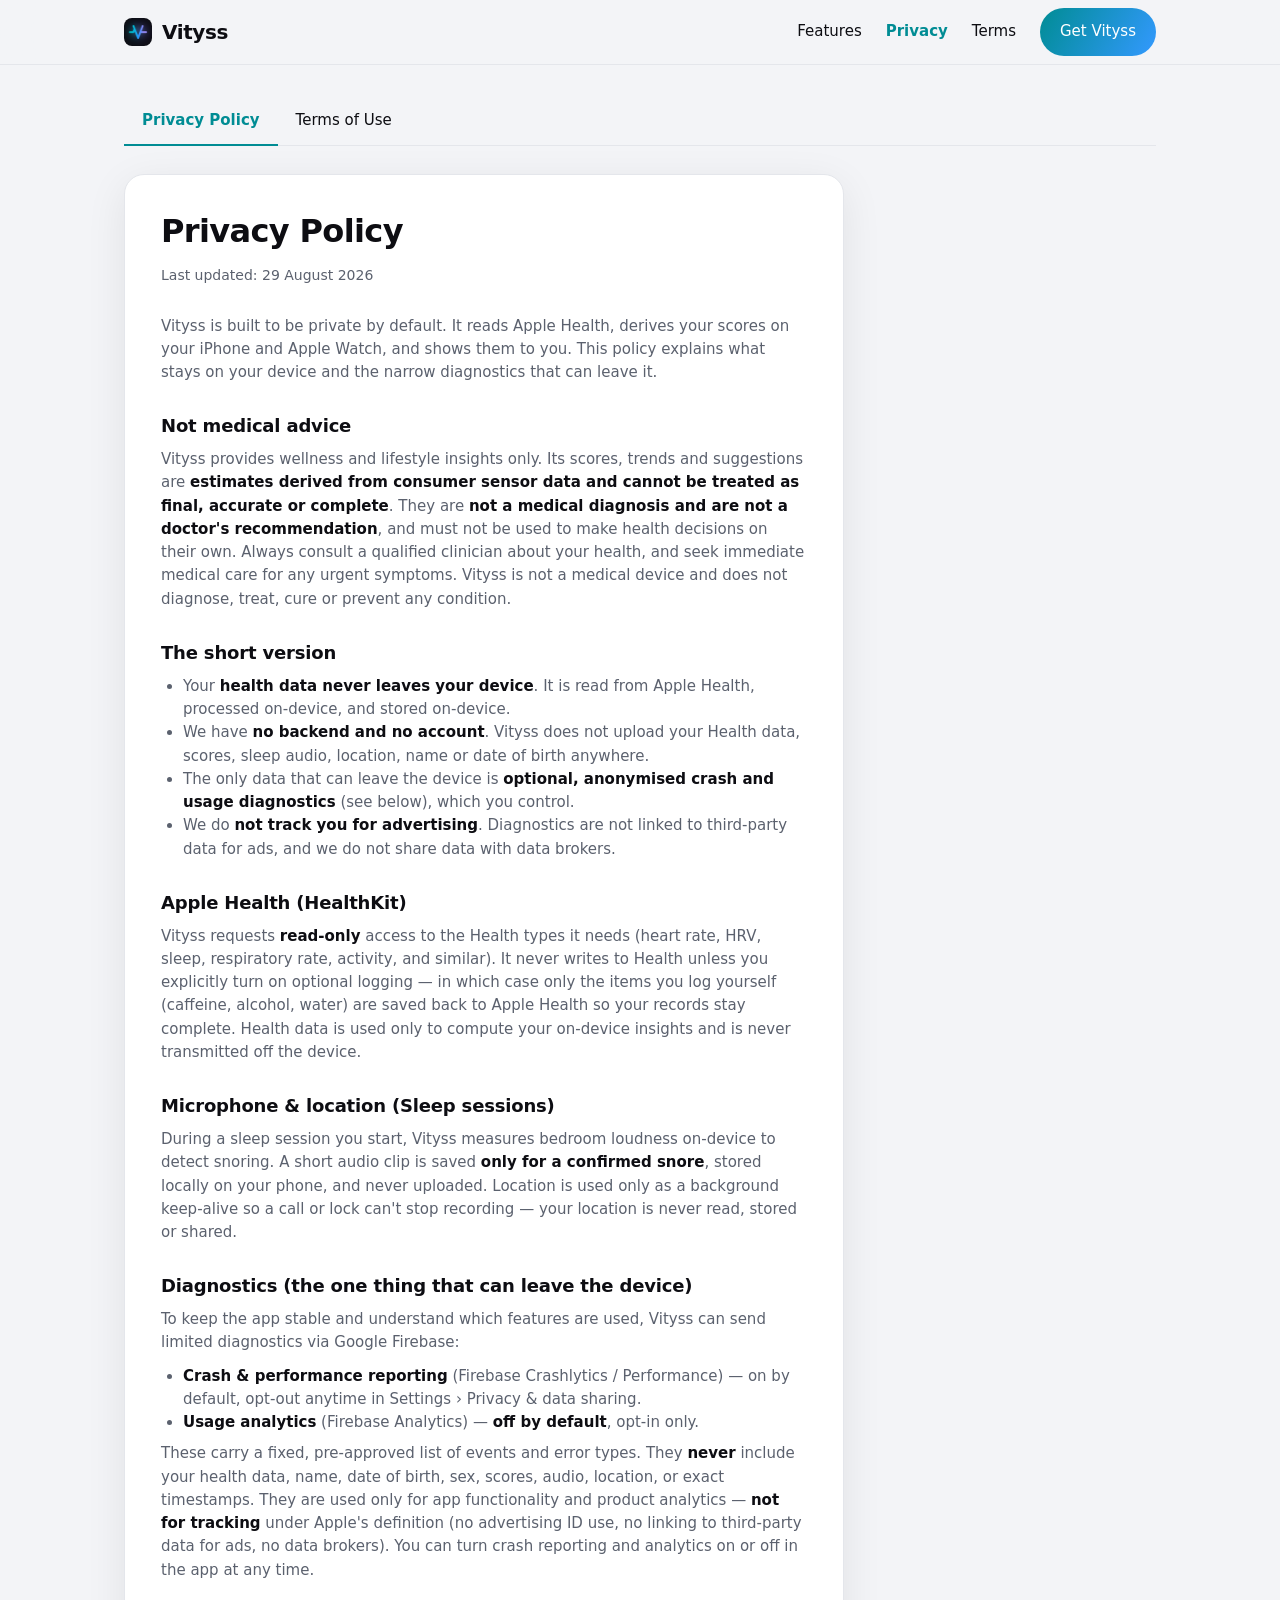
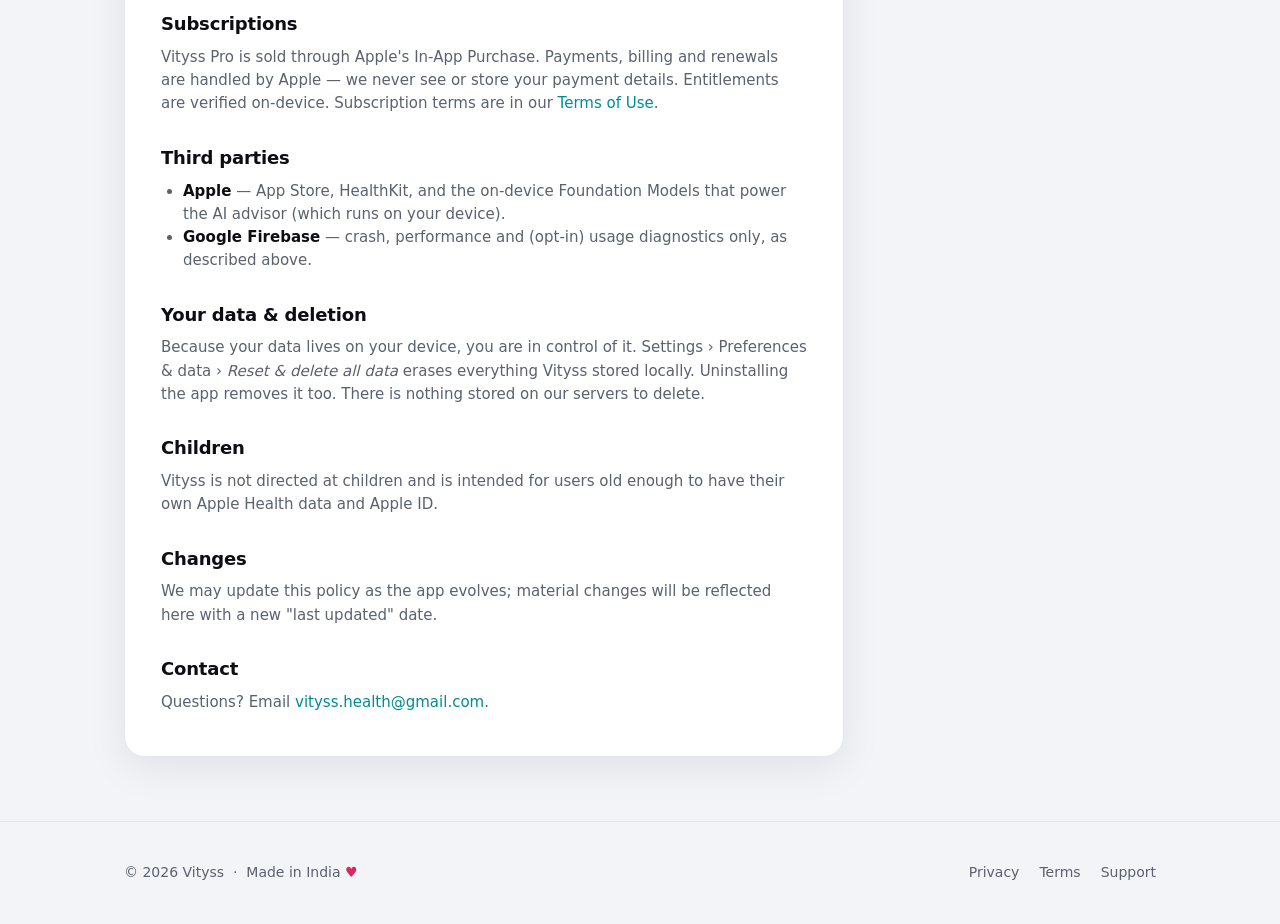
==== privacy/index.html @ 710f05f4 "url" ====
<!DOCTYPE html>
<html lang="en">
<head>
  <meta charset="UTF-8">
  <meta http-equiv="refresh" content="0; url=../privacy.html">
  <link rel="canonical" href="https://vitysshealth-arch.github.io/privacy.html">
  <title>Vityss — Privacy Policy</title>
  <script>location.replace("../privacy.html");</script>
</head>
<body>
  <p><a href="../privacy.html">Continue to Privacy Policy</a></p>
</body>
</html>
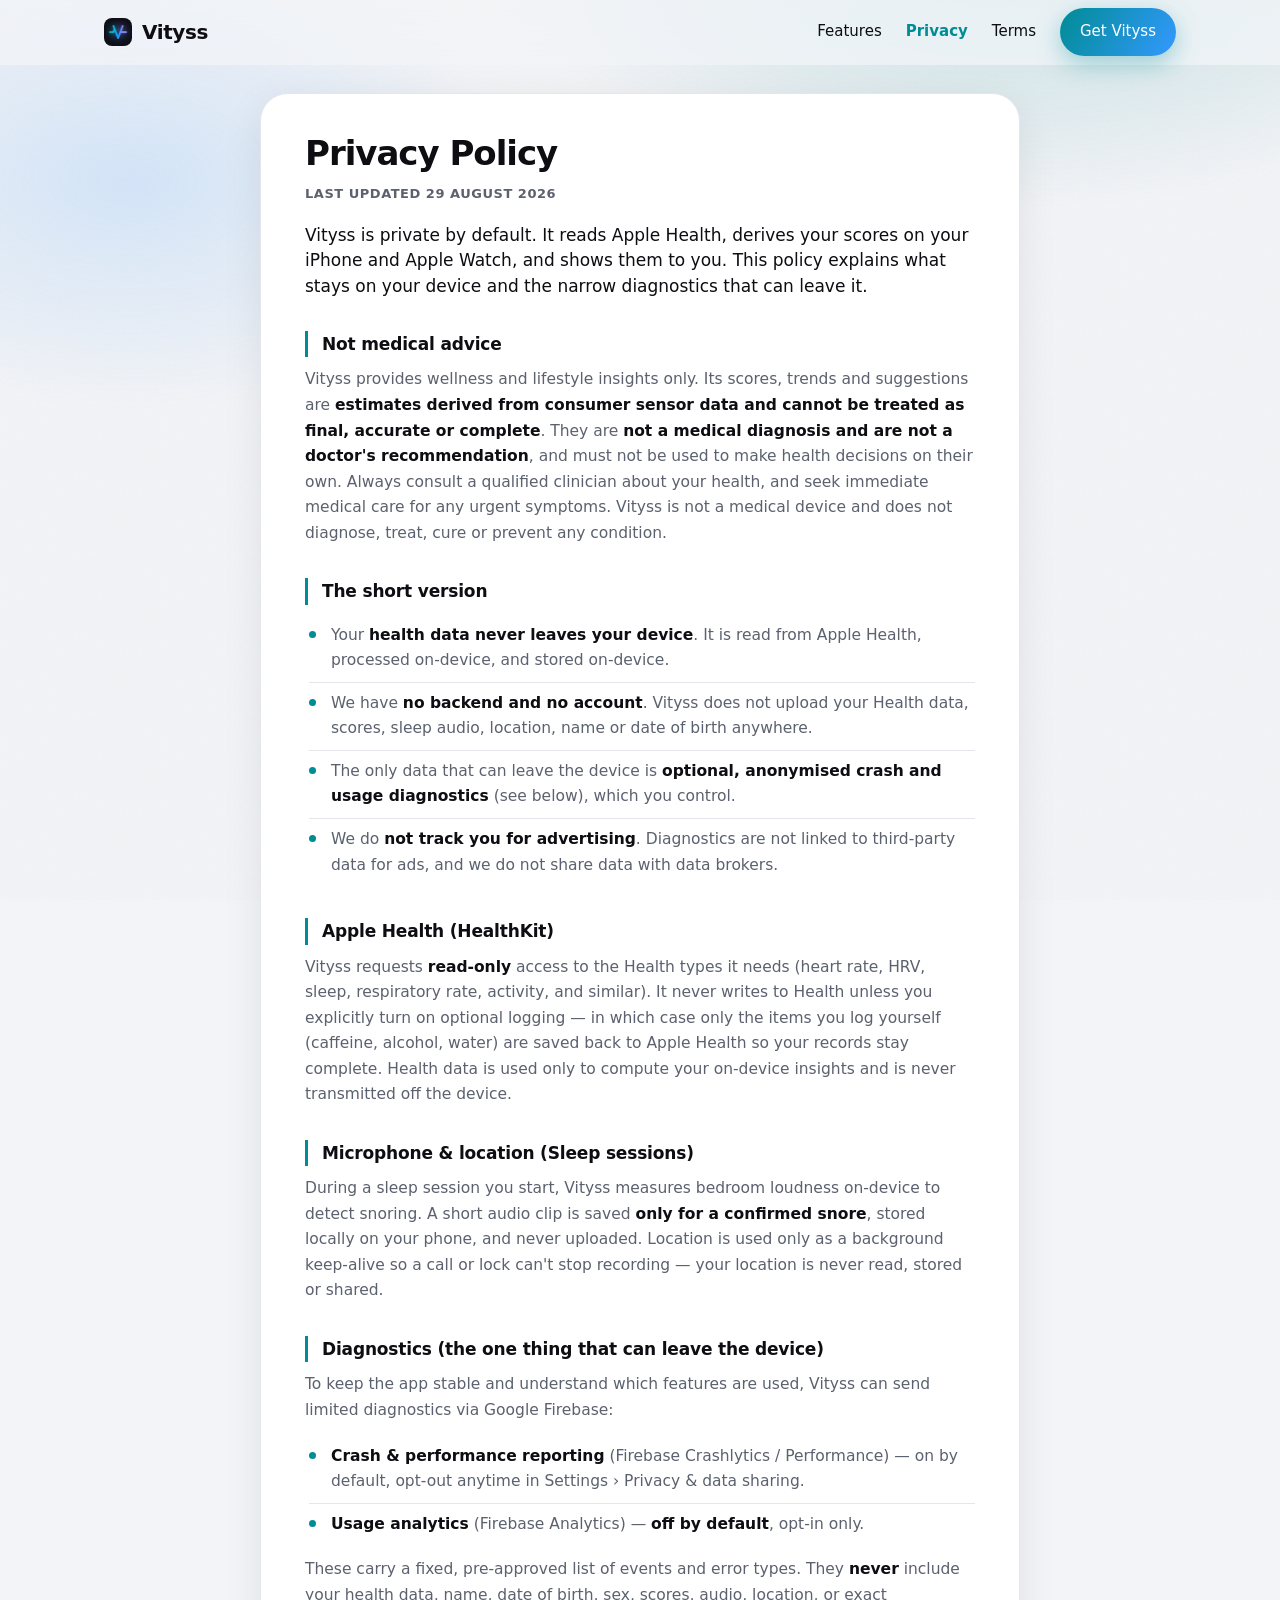
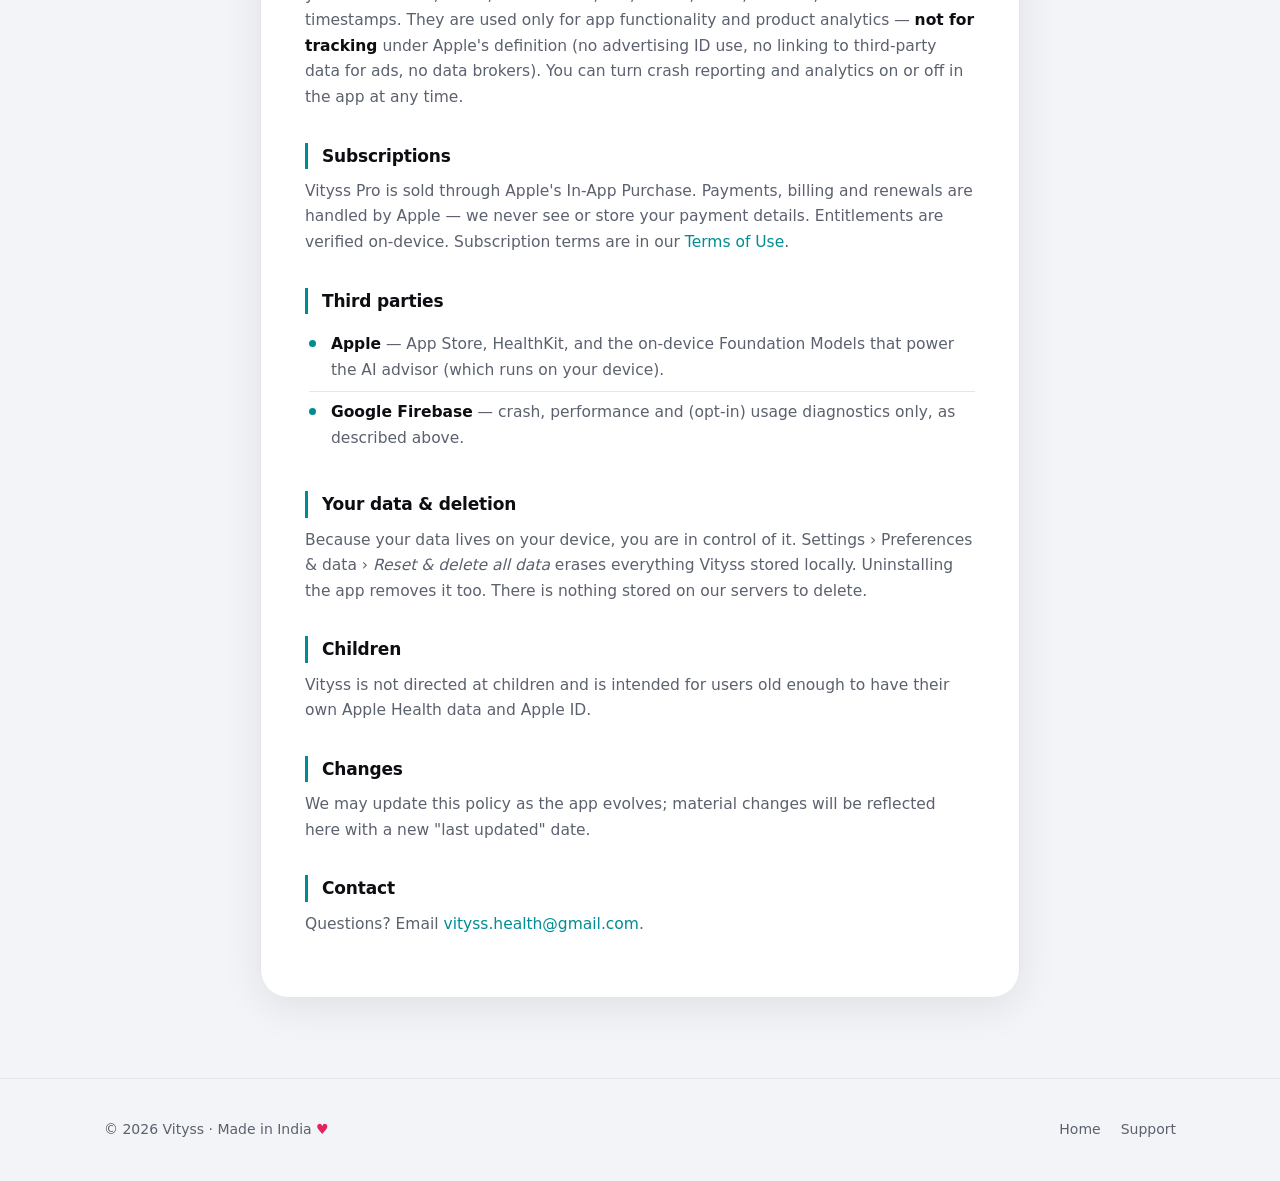
==== commit adf5a027: "Give the marketing site stacked phones and system light/dark. Follows indie app landing motion while" ====
--- a/privacy/index.html
+++ b/privacy/index.html
@@ -2,12 +2,14 @@
 <html lang="en">
 <head>
   <meta charset="UTF-8">
+  <meta name="color-scheme" content="light dark">
   <meta http-equiv="refresh" content="0; url=../privacy.html">
   <link rel="canonical" href="https://vitysshealth-arch.github.io/privacy.html">
-  <title>Vityss — Privacy Policy</title>
+  <link rel="stylesheet" href="../style.css">
+  <title>Vityss Privacy Policy</title>
   <script>location.replace("../privacy.html");</script>
 </head>
 <body>
-  <p><a href="../privacy.html">Continue to Privacy Policy</a></p>
+  <p style="padding:24px"><a href="../privacy.html">Continue to Privacy Policy</a></p>
 </body>
 </html>
--- a/style.css
+++ b/style.css
@@ -0,0 +1,430 @@
+/* Vityss marketing site — follows the system light / dark appearance. */
+:root {
+  color-scheme: light dark;
+  --teal: #008c94;
+  --accent: #3399ff;
+  --good: #33c773;
+  --ink: #0d0d12;
+  --muted: #5b616e;
+  --bg: #f3f4f7;
+  --card: #ffffff;
+  --stroke: #e4e6eb;
+  --radius: 22px;
+  --shadow: 0 10px 40px rgba(13, 13, 18, 0.08);
+  --grad: linear-gradient(120deg, #008c94, #3399ff);
+  --nav: rgba(243, 244, 247, 0.78);
+  --nav-scrolled: rgba(243, 244, 247, 0.94);
+  --nav-shadow: 0 8px 24px rgba(13, 13, 18, 0.06);
+  --glow-a: rgba(0, 140, 148, 0.22);
+  --glow-b: rgba(51, 153, 255, 0.16);
+  --glow-c: rgba(0, 140, 148, 0.1);
+  --glass: rgba(255, 255, 255, 0.72);
+  --glass-2: rgba(255, 255, 255, 0.55);
+  --chip: rgba(255, 255, 255, 0.82);
+  --hover: rgba(0, 140, 148, 0.06);
+  --device-frame: #0d0d12;
+  --device-ring: rgba(13, 13, 18, 0.08);
+  --phone-glow: 0 24px 50px rgba(13, 13, 18, 0.16), 0 0 40px rgba(0, 140, 148, 0.12);
+  --card-hover-shadow: 0 20px 48px rgba(13, 13, 18, 0.12);
+  --shot-hover-shadow: 0 24px 50px rgba(13, 13, 18, 0.16);
+  --legal-panel: #ffffff;
+  --badge-ink: #072016;
+  --grain: 0.12;
+  --ico-fill: rgba(0, 140, 148, 0.12);
+  --hover-border: rgba(0, 140, 148, 0.35);
+}
+
+@media (prefers-color-scheme: dark) {
+  :root {
+    --teal: #2ad4c8;
+    --accent: #4da3ff;
+    --good: #3dd68c;
+    --ink: #f4f6fb;
+    --muted: #9aa3b5;
+    --bg: #07080d;
+    --card: rgba(255, 255, 255, 0.05);
+    --stroke: rgba(255, 255, 255, 0.1);
+    --shadow: 0 24px 60px rgba(0, 0, 0, 0.45);
+    --nav: rgba(7, 8, 13, 0.55);
+    --nav-scrolled: rgba(7, 8, 13, 0.86);
+    --nav-shadow: 0 12px 40px rgba(0, 0, 0, 0.35);
+    --glow-a: rgba(0, 140, 148, 0.35);
+    --glow-b: rgba(51, 153, 255, 0.22);
+    --glow-c: rgba(42, 212, 200, 0.12);
+    --glass: rgba(255, 255, 255, 0.04);
+    --glass-2: rgba(255, 255, 255, 0.06);
+    --chip: rgba(18, 22, 32, 0.72);
+    --hover: rgba(255, 255, 255, 0.08);
+    --device-frame: #11131a;
+    --device-ring: rgba(255, 255, 255, 0.08);
+    --phone-glow: 0 30px 70px rgba(0, 0, 0, 0.55), 0 0 80px rgba(0, 140, 148, 0.25);
+    --card-hover-shadow: 0 20px 48px rgba(0, 0, 0, 0.35), 0 0 32px rgba(0, 140, 148, 0.12);
+    --shot-hover-shadow: 0 28px 60px rgba(0, 0, 0, 0.5), 0 0 40px rgba(0, 140, 148, 0.2);
+    --legal-panel: rgba(255, 255, 255, 0.04);
+    --badge-ink: #072016;
+    --grain: 0.28;
+    --ico-fill: rgba(42, 212, 200, 0.14);
+    --hover-border: rgba(42, 212, 200, 0.4);
+  }
+}
+
+* { box-sizing: border-box; margin: 0; padding: 0; }
+
+html { scroll-behavior: smooth; }
+
+body {
+  font-family: -apple-system, BlinkMacSystemFont, "SF Pro Display", "Segoe UI", system-ui, sans-serif;
+  color: var(--ink);
+  background: var(--bg);
+  line-height: 1.55;
+  -webkit-font-smoothing: antialiased;
+}
+
+a { color: var(--teal); text-decoration: none; }
+a:hover { text-decoration: underline; }
+
+.wrap { max-width: 1120px; margin: 0 auto; padding: 0 24px; }
+
+body::before {
+  content: "";
+  pointer-events: none;
+  position: fixed;
+  inset: 0;
+  z-index: 0;
+  background:
+    radial-gradient(900px 500px at 80% -10%, var(--glow-a), transparent 60%),
+    radial-gradient(700px 420px at 10% 20%, var(--glow-b), transparent 55%),
+    radial-gradient(600px 400px at 50% 110%, var(--glow-c), transparent 50%);
+}
+body::after {
+  content: "";
+  pointer-events: none;
+  position: fixed;
+  inset: 0;
+  z-index: 0;
+  opacity: var(--grain);
+  background-image: url("data:image/svg+xml,%3Csvg xmlns='http://www.w3.org/2000/svg' width='160' height='160'%3E%3Cfilter id='n'%3E%3CfeTurbulence type='fractalNoise' baseFrequency='.8' numOctaves='4' stitchTiles='stitch'/%3E%3C/filter%3E%3Crect width='100%25' height='100%25' filter='url(%23n)' opacity='.35'/%3E%3C/svg%3E");
+}
+
+body > * { position: relative; z-index: 1; }
+
+/* Nav */
+.nav {
+  position: sticky; top: 0; z-index: 10;
+  backdrop-filter: saturate(180%) blur(22px);
+  background: var(--nav);
+  border-bottom: 1px solid transparent;
+  transition: box-shadow 0.25s ease, background 0.25s ease, border-color 0.25s ease;
+}
+.nav.scrolled {
+  background: var(--nav-scrolled);
+  border-bottom-color: var(--stroke);
+  box-shadow: var(--nav-shadow);
+}
+.nav .wrap { display: flex; align-items: center; justify-content: space-between; height: 64px; }
+.brand { display: flex; align-items: center; gap: 10px; font-weight: 800; font-size: 20px; letter-spacing: -0.02em; color: var(--ink); text-decoration: none; }
+.brand:hover { text-decoration: none; color: var(--ink); }
+.brand-icon { width: 28px; height: 28px; border-radius: 8px; display: inline-block; vertical-align: middle; }
+.nav-links { display: flex; align-items: center; gap: 24px; }
+.nav-links a { color: var(--ink); font-size: 15px; font-weight: 500; }
+.nav-links a:hover { color: var(--teal); text-decoration: none; }
+.nav-links a.active { color: var(--teal); font-weight: 600; }
+
+.btn {
+  display: inline-block; padding: 12px 20px; border-radius: 999px; font-weight: 600; font-size: 15px;
+  background: var(--grad); color: #fff !important; border: none; cursor: pointer;
+  position: relative; overflow: hidden;
+  transition: transform 0.2s ease, box-shadow 0.2s ease;
+  box-shadow: 0 8px 24px rgba(0, 140, 148, 0.35);
+}
+.btn::after {
+  content: "";
+  position: absolute; inset: 0;
+  background: linear-gradient(110deg, transparent 30%, rgba(255,255,255,0.35) 50%, transparent 70%);
+  transform: translateX(-120%);
+}
+.btn:hover { opacity: 1; text-decoration: none; transform: translateY(-2px); box-shadow: 0 14px 32px rgba(0, 140, 148, 0.45); }
+.btn:hover::after { animation: shine 0.7s ease; }
+.btn.ghost {
+  background: var(--glass-2);
+  color: var(--ink) !important;
+  border: 1px solid var(--stroke);
+  box-shadow: none;
+}
+.btn.ghost:hover { box-shadow: 0 8px 20px rgba(0, 0, 0, 0.25); }
+
+/* Hero */
+.hero { padding: 56px 0 28px; position: relative; overflow: hidden; }
+.hero .wrap { display: grid; grid-template-columns: 1.05fr 0.95fr; gap: 28px; align-items: center; }
+.hero-copy { animation: rise 0.9s cubic-bezier(.2,.8,.2,1) both; }
+.eyebrow {
+  color: var(--teal); font-weight: 700; letter-spacing: 0.08em; text-transform: uppercase; font-size: 12px;
+  display: inline-flex; align-items: center; gap: 8px;
+  padding: 6px 12px; border-radius: 999px;
+  border: 1px solid rgba(42, 212, 200, 0.35);
+  background: rgba(42, 212, 200, 0.08);
+}
+.hero h1 { font-size: 58px; line-height: 1.02; letter-spacing: -0.04em; margin: 18px 0 16px; }
+.hero p.lead { font-size: 18px; color: var(--muted); max-width: 42ch; }
+.cta-row { display: flex; gap: 12px; margin-top: 28px; flex-wrap: wrap; align-items: center; }
+.made { margin-top: 22px; color: var(--muted); font-size: 14px; }
+.store-url { margin-top: 14px; font-size: 14px; word-break: break-all; }
+.made .heart { color: #e0245e; animation: pulse 1.8s ease-in-out infinite; display: inline-block; }
+
+.hero-stage {
+  position: relative;
+  height: 560px;
+  perspective: 900px;
+}
+.phone-fan {
+  position: absolute;
+  inset: 40px 0 0;
+  display: grid;
+  place-items: center;
+  transform-style: preserve-3d;
+  transition: transform 0.18s ease-out;
+}
+.device {
+  width: 250px; border-radius: 44px; padding: 10px;
+  background: var(--device-frame);
+  box-shadow: var(--shadow), 0 0 0 1px var(--device-ring);
+}
+.device img { width: 100%; display: block; border-radius: 34px; }
+.fan-left, .fan-right, .fan-front {
+  position: absolute;
+  left: 50%;
+  top: 24px;
+  margin-left: -125px;
+}
+.fan-left {
+  opacity: 0.75;
+  z-index: 1;
+  animation: float-left 6.4s ease-in-out infinite;
+}
+.fan-right {
+  opacity: 0.75;
+  z-index: 1;
+  animation: float-right 6.8s ease-in-out infinite;
+}
+.fan-front {
+  z-index: 3;
+  animation: float-front 5.5s ease-in-out infinite;
+  box-shadow: var(--phone-glow);
+}
+
+.float-chip {
+  position: absolute;
+  z-index: 4;
+  padding: 8px 12px;
+  border-radius: 14px;
+  font-size: 12px;
+  font-weight: 700;
+  color: var(--ink);
+  background: var(--chip);
+  border: 1px solid var(--stroke);
+  backdrop-filter: blur(12px);
+  box-shadow: 0 10px 30px rgba(0,0,0,0.35);
+}
+.chip-a { top: 54px; left: 8px; animation: bob 4.6s ease-in-out infinite; }
+.chip-b { top: 132px; right: 0; animation: bob 5.2s 0.4s ease-in-out infinite; }
+.chip-c { bottom: 72px; left: 18px; animation: bob 4.8s 0.8s ease-in-out infinite; }
+
+.pills { overflow: hidden; padding: 8px 0 28px; mask-image: linear-gradient(90deg, transparent, #000 8%, #000 92%, transparent); }
+.pills-track {
+  display: flex; gap: 10px; width: max-content;
+  animation: marquee 28s linear infinite;
+}
+.pills-track span {
+  padding: 8px 14px; border-radius: 999px;
+  background: var(--card);
+  border: 1px solid var(--stroke); color: var(--ink); font-size: 13px; font-weight: 600;
+  white-space: nowrap;
+}
+
+@keyframes shine {
+  to { transform: translateX(120%); }
+}
+@keyframes drift {
+  0%, 100% { transform: translate(0, 0) scale(1); }
+  50% { transform: translate(24px, -18px) scale(1.06); }
+}
+@keyframes float-front {
+  0%, 100% { transform: translateY(0); }
+  50% { transform: translateY(-14px); }
+}
+@keyframes float-left {
+  0%, 100% { transform: translate(-118px, 28px) rotate(-11deg) scale(0.86); }
+  50% { transform: translate(-118px, 12px) rotate(-11deg) scale(0.86); }
+}
+@keyframes float-right {
+  0%, 100% { transform: translate(118px, 36px) rotate(11deg) scale(0.86); }
+  50% { transform: translate(118px, 20px) rotate(11deg) scale(0.86); }
+}
+@keyframes bob {
+  0%, 100% { transform: translateY(0); }
+  50% { transform: translateY(-8px); }
+}
+@keyframes rise {
+  from { opacity: 0; transform: translateY(28px); }
+  to { opacity: 1; transform: translateY(0); }
+}
+@keyframes pulse {
+  0%, 100% { transform: scale(1); }
+  50% { transform: scale(1.18); }
+}
+@keyframes marquee {
+  from { transform: translateX(0); }
+  to { transform: translateX(-50%); }
+}
+
+.reveal { opacity: 0; transform: translateY(22px); transition: opacity 0.65s ease, transform 0.65s ease; }
+.reveal.in { opacity: 1; transform: none; }
+
+.shots { display: grid; grid-template-columns: repeat(3, 1fr); gap: 32px 24px; justify-items: center; }
+.shot { text-align: center; margin: 0; }
+.shot .device { width: 240px; position: relative; transition: transform 0.4s ease, box-shadow 0.4s ease; }
+.shot:hover .device { transform: translateY(-12px) rotate(-1.5deg); box-shadow: var(--shot-hover-shadow); }
+.shot figcaption { margin-top: 16px; color: var(--muted); font-size: 15px; max-width: 26ch; }
+
+.disclaimer { font-size: 14px !important; opacity: 0.9; margin-top: 18px !important;
+  border-top: 1px solid rgba(255,255,255,0.25); padding-top: 16px; }
+
+section { padding: 56px 0; }
+.section-head { text-align: center; max-width: 640px; margin: 0 auto 40px; }
+.section-head h2 { font-size: 34px; letter-spacing: -0.02em; }
+.section-head p { color: var(--muted); font-size: 17px; margin-top: 10px; }
+
+.grid { display: grid; grid-template-columns: repeat(3, 1fr); gap: 18px; }
+.card {
+  background: var(--card); border: 1px solid var(--stroke); border-radius: var(--radius);
+  padding: 24px; box-shadow: var(--shadow);
+  transition: transform 0.28s ease, box-shadow 0.28s ease, border-color 0.28s ease, background 0.28s ease;
+}
+.card:hover {
+  transform: translateY(-8px);
+  background: var(--hover);
+  box-shadow: var(--card-hover-shadow);
+  border-color: var(--hover-border);
+}
+.card .ico {
+  width: 44px; height: 44px; border-radius: 12px; display: grid; place-items: center;
+  background: var(--ico-fill); color: var(--teal); font-size: 22px; margin-bottom: 14px;
+}
+.card h3 { font-size: 18px; letter-spacing: -0.01em; }
+.card p { color: var(--muted); font-size: 15px; margin-top: 6px; }
+
+.band {
+  background: var(--grad);
+  color: #fff;
+  border-radius: 28px;
+  padding: 48px;
+  text-align: center;
+  box-shadow: 0 20px 50px rgba(0, 140, 148, 0.28);
+}
+.band h2 { font-size: 30px; letter-spacing: -0.02em; }
+.band p { max-width: 60ch; margin: 12px auto 0; opacity: 0.95; font-size: 17px; }
+
+.plans { display: grid; grid-template-columns: 1fr 1fr; gap: 18px; max-width: 760px; margin: 0 auto; }
+.plan { background: var(--card); border: 1px solid var(--stroke); border-radius: var(--radius); padding: 28px; box-shadow: var(--shadow); transition: transform 0.28s ease, box-shadow 0.28s ease; }
+.plan.pro { border: 2px solid var(--teal); position: relative; background: rgba(0, 140, 148, 0.1); }
+.plan.pro:hover { transform: translateY(-6px); box-shadow: 0 20px 44px rgba(0, 140, 148, 0.28); }
+.plan .badge { position: absolute; top: -12px; right: 20px; background: var(--good); color: var(--badge-ink); font-size: 12px; font-weight: 700; padding: 4px 10px; border-radius: 999px; }
+.plan h3 { font-size: 20px; }
+.plan .price { font-size: 34px; font-weight: 800; margin: 8px 0 2px; }
+.plan .price small { font-size: 15px; color: var(--muted); font-weight: 500; }
+.plan ul { list-style: none; margin-top: 16px; }
+.plan li { padding: 7px 0 7px 26px; position: relative; color: var(--muted); font-size: 15px; }
+.plan li::before { content: "✓"; position: absolute; left: 0; color: var(--good); font-weight: 800; }
+
+footer { border-top: 1px solid var(--stroke); padding: 40px 0; color: var(--muted); font-size: 14px; }
+footer .wrap { display: flex; justify-content: space-between; align-items: center; flex-wrap: wrap; gap: 16px; }
+.foot-links { display: flex; gap: 20px; }
+.foot-links a { color: var(--muted); }
+
+.legal-page { padding: 28px 0 80px; min-height: 70vh; }
+.legal-switch {
+  display: grid; grid-template-columns: 1fr 1fr; gap: 4px; max-width: 400px;
+  margin: 0 auto 28px; padding: 5px;
+  background: var(--card); border: 1px solid var(--stroke); border-radius: 999px;
+}
+.legal-switch a {
+  text-align: center; padding: 11px 14px; border-radius: 999px;
+  font-size: 15px; font-weight: 600; color: var(--muted); text-decoration: none;
+}
+.legal-switch a:hover { color: var(--ink); text-decoration: none; background: var(--hover); }
+.legal-switch a.is-on { background: var(--grad); color: #fff !important; box-shadow: 0 6px 16px rgba(0, 140, 148, 0.28); }
+.legal-switch a.is-on:hover { background: var(--grad); color: #fff !important; }
+
+.legal {
+  max-width: 760px; margin: 0 auto;
+  background: var(--legal-panel);
+  border: 1px solid var(--stroke);
+  border-radius: 28px;
+  padding: 40px 44px 48px;
+  box-shadow: var(--shadow);
+}
+.legal h1 { font-size: 34px; letter-spacing: -0.03em; color: var(--ink); line-height: 1.15; }
+.legal .updated {
+  color: var(--muted); margin: 10px 0 8px; font-size: 13px; font-weight: 600;
+  letter-spacing: 0.04em; text-transform: uppercase;
+}
+.legal .lede { font-size: 17px; color: var(--ink); margin: 18px 0 8px; line-height: 1.5; }
+.legal h2 {
+  font-size: 17px; margin: 32px 0 10px; letter-spacing: -0.01em; color: var(--ink);
+  padding-left: 14px; border-left: 3px solid var(--teal);
+}
+.legal p, .legal li { color: var(--muted); font-size: 15.5px; line-height: 1.65; }
+.legal p { margin-bottom: 12px; }
+.legal ul { margin: 8px 0 12px 4px; padding: 0; list-style: none; }
+.legal ul li { position: relative; padding: 8px 0 8px 22px; border-bottom: 1px solid var(--stroke); }
+.legal ul li:last-child { border-bottom: none; }
+.legal ul li::before {
+  content: ""; position: absolute; left: 0; top: 16px;
+  width: 7px; height: 7px; border-radius: 50%; background: var(--teal);
+}
+.legal strong { color: var(--ink); font-weight: 600; }
+.legal a { color: var(--teal); font-weight: 500; }
+
+@media (max-width: 820px) {
+  .hero .wrap { grid-template-columns: 1fr; text-align: center; }
+  .hero h1 { font-size: 40px; }
+  .hero p.lead { margin: 0 auto; }
+  .cta-row { justify-content: center; }
+  .hero-stage { height: 480px; margin-top: 8px; }
+  .fan-left { animation-name: float-left-m; }
+  .fan-right { animation-name: float-right-m; }
+  @keyframes float-left-m {
+    0%, 100% { transform: translate(-72px, 40px) rotate(-9deg) scale(0.78); }
+    50% { transform: translate(-72px, 26px) rotate(-9deg) scale(0.78); }
+  }
+  @keyframes float-right-m {
+    0%, 100% { transform: translate(72px, 48px) rotate(9deg) scale(0.78); }
+    50% { transform: translate(72px, 34px) rotate(9deg) scale(0.78); }
+  }
+  .shots { grid-template-columns: repeat(2, 1fr); }
+  .grid { grid-template-columns: 1fr; }
+  .plans { grid-template-columns: 1fr; }
+  .nav-links a:not(.btn):not(.active):not(.nav-keep) { display: none; }
+  .legal { padding: 24px 20px 32px; }
+}
+
+@media (max-width: 560px) {
+  .shots { grid-template-columns: 1fr; }
+  .chip-a, .chip-b, .chip-c { display: none; }
+  .fan-left, .fan-right { display: none; }
+  .hero-stage { height: 420px; }
+}
+
+@media (prefers-reduced-motion: reduce) {
+  html { scroll-behavior: auto; }
+  .hero-phone, .hero-copy, .pills-track, .made .heart, .fan-left, .fan-right, .fan-front, .float-chip {
+    animation: none !important;
+  }
+  .fan-left { transform: translate(-118px, 28px) rotate(-11deg) scale(0.86); }
+  .fan-right { transform: translate(118px, 36px) rotate(11deg) scale(0.86); }
+  .reveal { opacity: 1; transform: none; }
+  .card:hover, .shot:hover .device, .plan.pro:hover, .btn:hover {
+    transform: none;
+  }
+  .btn::after { display: none; }
+}
